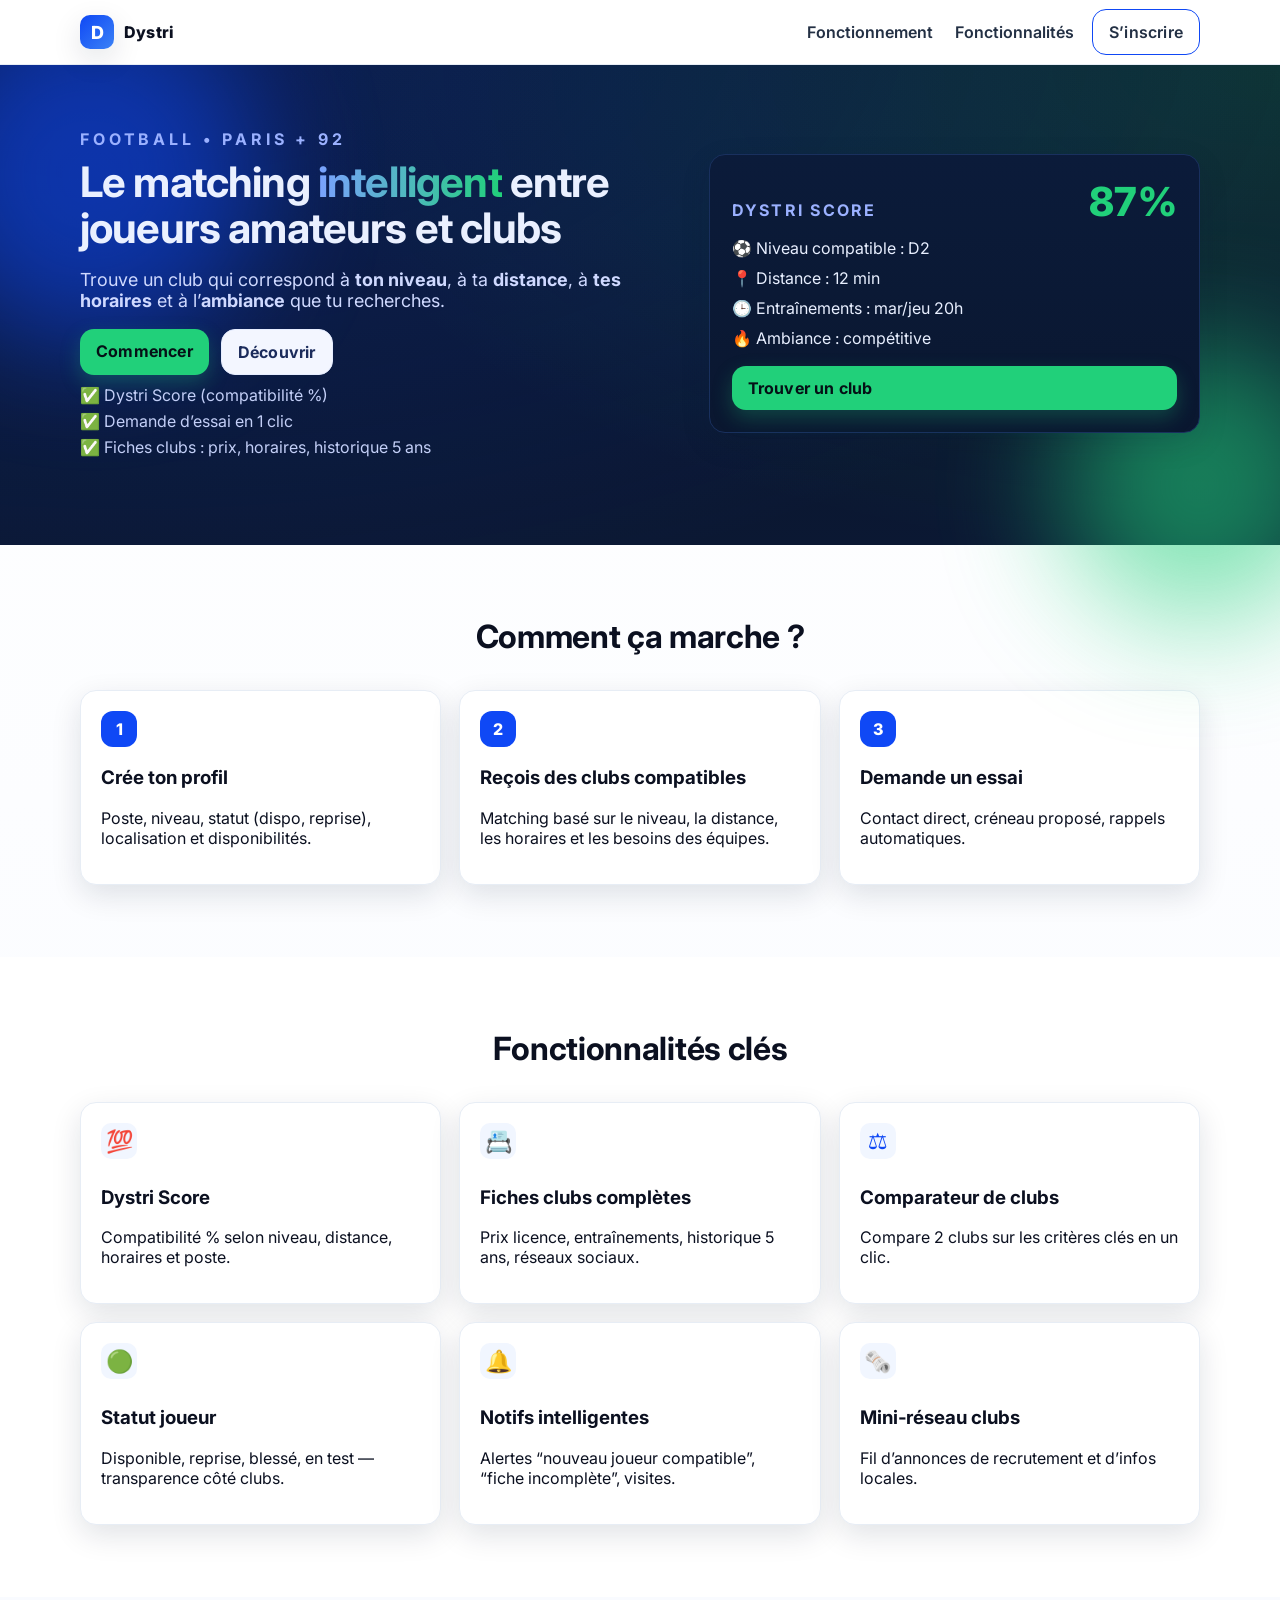
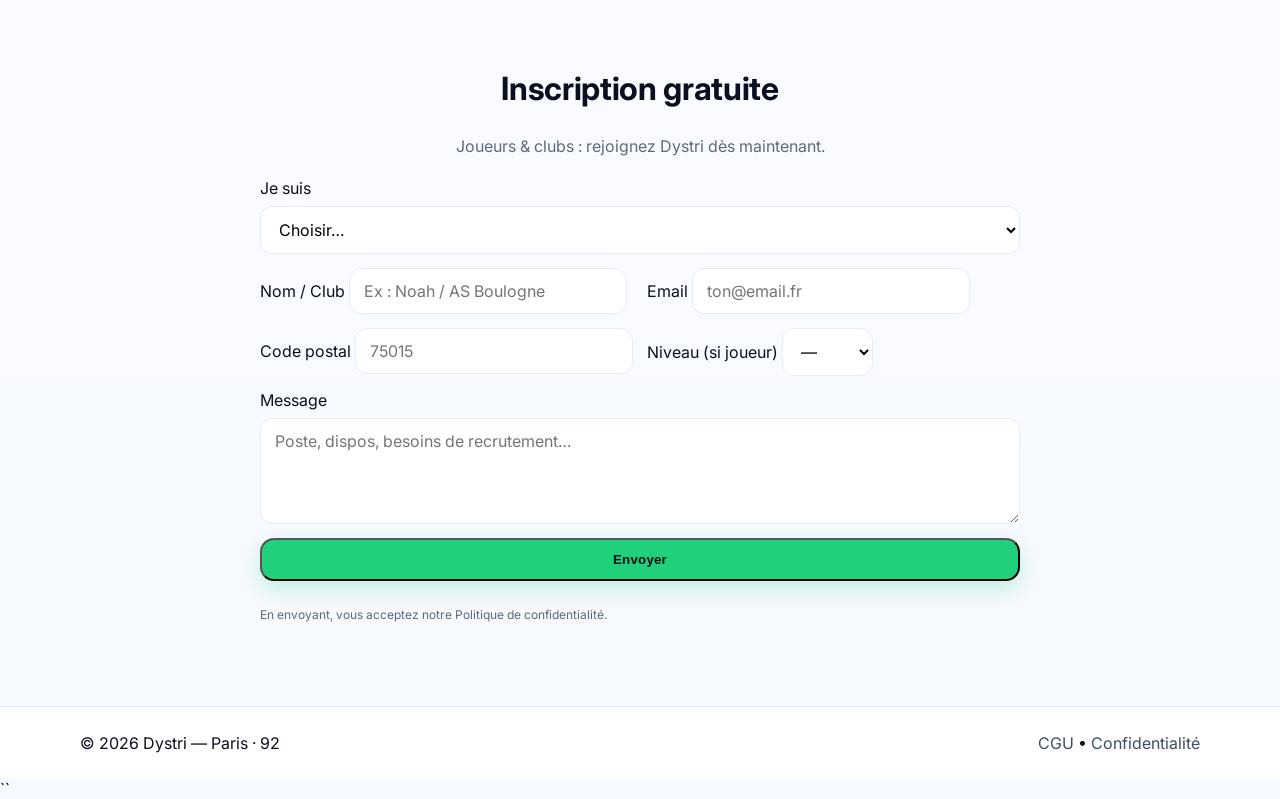
==== index.html @ e7bab5a8 "Update index.html with new content and structure" ====
<!doctype html>
<html lang="fr">
<head>
  <meta charset="utf-8" />
  <meta name="viewport" content="width=device-width, initial-scale=1" />
  <title>Dystri — Le matching intelligent entre joueurs amateurs et clubs</title>
  <meta name="description" content="Dystri aide les joueurs amateurs de football à trouver le club idéal près de chez eux : niveau, distance, horaires, ambiance, prix licence. Paris + 92.">
  <!-- Police + CSS -->
  <link rel="preconnect" href="https://fonts.googleapis.com" />
  <link rel="preconnect" href="https://fonts.gstatic.com" crossorigin />
  <link href="https://fonts.googleapis.com/css2?family=Inter:wght@400;500;600;700;800&display=swap" rel="stylesheet" />
  <link rel="stylesheet" href="styles.css" />
  <!-- Open Graph -->
  <meta property="og:title" content="Dystri — Trouve ton club de foot idéal">
  <meta property="og:description" content="Matching intelligent joueurs ↔ clubs. Niveau, distance, horaires, ambiance. Paris + 92.">
  <meta property="og:type" content="website">
  <meta property="og:image" content="https://dummyimage.com/1200x630/0F48F5/ffffff&text=Dystri">
</head>
<body>

  <!-- ===== Header ===== -->
  <header class="header">
    <div class="container header__inner">
      <a href="#" class="brand" aria-label="Accueil Dystri">
        <span class="brand__mark">D</span>
        <span class="brand__text">Dystri</span>
      </a>
      <nav class="nav" aria-label="Navigation principale">
        <a href="#how">Fonctionnement</a>
        <a href="#features">Fonctionnalités</a>
        <a class="btn btn--outline" href="#inscription">S’inscrire</a>
      </nav>
    </div>
  </header>

  <!-- ===== Hero ===== -->
  <section class="hero" aria-labelledby="title-hero">
    <div class="container hero__grid">
      <div class="hero__text">
        <p class="eyebrow">Football • Paris + 92</p>
        <h1 id="title-hero">
          Le matching <span class="grad">intelligent</span> entre joueurs amateurs et clubs
        </h1>
        <p class="lead">
          Trouve un club qui correspond à <strong>ton niveau</strong>, à ta <strong>distance</strong>,
          à <strong>tes horaires</strong> et à l’<strong>ambiance</strong> que tu recherches.
        </p>
        <div class="hero__cta">
          <a class="btn btn--primary" href="#inscription">Commencer</a>
          <a class="btn btn--ghost" href="#features">Découvrir</a>
        </div>
        <ul class="hero__ticks">
          <li>✅ Dystri Score (compatibilité %)</li>
          <li>✅ Demande d’essai en 1 clic</li>
          <li>✅ Fiches clubs : prix, horaires, historique 5 ans</li>
        </ul>
      </div>

      <aside class="hero__card" aria-label="Carte de compatibilité Dystri">
        <div class="kpi">
          <span class="kpi__label">Dystri Score</span>
          <span class="kpi__value">87%</span>
        </div>
        <ul class="card__list">
          <li><span>⚽</span> Niveau compatible : D2</li>
          <li><span>📍</span> Distance : 12 min</li>
          <li><span>🕒</span> Entraînements : mar/jeu 20h</li>
          <li><span>🔥</span> Ambiance : compétitive</li>
        </ul>
        <a class="btn btn--primary btn--full" href="#inscription">Trouver un club</a>
      </aside>
    </div>
    <div class="hero__blur hero__blur--1" aria-hidden="true"></div>
    <div class="hero__blur hero__blur--2" aria-hidden="true"></div>
  </section>

  <!-- ===== Comment ça marche ===== -->
  <section id="how" class="section" aria-labelledby="title-how">
    <div class="container">
      <h2 id="title-how" class="section__title">Comment ça marche&nbsp;?</h2>
      <div class="steps">
        <article class="card step">
          <div class="step__n">1</div>
          <h3>Crée ton profil</h3>
          <p>Poste, niveau, statut (dispo, reprise), localisation et disponibilités.</p>
        </article>
        <article class="card step">
          <div class="step__n">2</div>
          <h3>Reçois des clubs compatibles</h3>
          <p>Matching basé sur le niveau, la distance, les horaires et les besoins des équipes.</p>
        </article>
        <article class="card step">
          <div class="step__n">3</div>
          <h3>Demande un essai</h3>
          <p>Contact direct, créneau proposé, rappels automatiques.</p>
        </article>
      </div>
    </div>
  </section>

  <!-- ===== Fonctionnalités ===== -->
  <section id="features" class="section section--alt" aria-labelledby="title-features">
    <div class="container">
      <h2 id="title-features" class="section__title">Fonctionnalités clés</h2>
      <div class="features">
        <article class="card feature">
          <div class="icon">💯</div>
          <h3>Dystri Score</h3>
          <p>Compatibilité % selon niveau, distance, horaires et poste.</p>
        </article>
        <article class="card feature">
          <div class="icon">📇</div>
          <h3>Fiches clubs complètes</h3>
          <p>Prix licence, entraînements, historique 5 ans, réseaux sociaux.</p>
        </article>
        <article class="card feature">
          <div class="icon">⚖️</div>
          <h3>Comparateur de clubs</h3>
          <p>Compare 2 clubs sur les critères clés en un clic.</p>
        </article>
        <article class="card feature">
          <div class="icon">🟢</div>
          <h3>Statut joueur</h3>
          <p>Disponible, reprise, blessé, en test — transparence côté clubs.</p>
        </article>
        <article class="card feature">
          <div class="icon">🔔</div>
          <h3>Notifs intelligentes</h3>
          <p>Alertes “nouveau joueur compatible”, “fiche incomplète”, visites.</p>
        </article>
        <article class="card feature">
          <div class="icon">🗞️</div>
          <h3>Mini‑réseau clubs</h3>
          <p>Fil d’annonces de recrutement et d’infos locales.</p>
        </article>
      </div>
    </div>
  </section>

  <!-- ===== Inscription ===== -->
  <section id="inscription" class="section" aria-labelledby="title-inscription">
    <div class="container narrow">
      <h2 id="title-inscription" class="section__title">Inscription gratuite</h2>
      <p class="section__subtitle">Joueurs & clubs : rejoignez Dystri dès maintenant.</p>

      <!-- Remplace TON-EMAIL par ton email pour recevoir les soumissions -->
      <form class="form" action="https://formsubmit.co/TON-noah.desmaison@gmail.com" method="POST">
       <input type="hidden" name="_autoresponse" value="Merci pour ton inscription sur Dystri ! Nous revenons vite vers toi.">
        <input type="hidden" name="_captcha" value="false" />
        <div class="form__row">
          <label for="role">Je suis</label>
          <select id="role" name="role" required>
            <option value="">Choisir…</option>
            <option value="joueur">Joueur</option>
            <option value="club">Club</option>
          </select>
        </div>

        <div class="form__row two">
          <div>
            <label for="name">Nom / Club</label>
            <input id="name" name="name" type="text" required placeholder="Ex : Noah / AS Boulogne" />
          </div>
          <div>
            <label for="email">Email</label>
            <input id="email" name="email" type="email" required placeholder="ton@email.fr" />
          </div>
        </div>

        <div class="form__row two">
          <div>
            <label for="cp">Code postal</label>
            <input id="cp" name="cp" type="text" required placeholder="75015" />
          </div>
          <div>
            <label for="level">Niveau (si joueur)</label>
            <select id="level" name="level">
              <option value="">—</option>
              <option>D1</option><option>D2</option><option>D3</option><option>D4</option><option>Loisir</option>
            </select>
          </div>
        </div>

        <div class="form__row">
          <label for="message">Message</label>
          <textarea id="message" name="message" rows="4" placeholder="Poste, dispos, besoins de recrutement…"></textarea>
        </div>

        <button class="btn btn--primary btn--full" type="submit">Envoyer</button>
        <p class="form__mini">En envoyant, vous acceptez notre Politique de confidentialité.</p>
      </form>
    </div>
  </section>

  <!-- ===== Footer ===== -->
  <footer class="footer">
    <div class="container footer__inner">
      <p>© <span id="y"></span> Dystri — Paris · 92</p>
      <div class="footer__links">
        <a href="#" aria-disabled="true">CGU</a>
        <span>•</span>
        <a href="#" aria-disabled="true">Confidentialité</a>
      </div>
    </div>
  </footer>

  <script>
    document.getElementById('y').textContent = new Date().getFullYear();
  </script>
</body>
</html>
``
---- styles.css ----
/* ====== Thème ====== */
:root{
  --primary:#0F48F5;      /* bleu royal */
  --primary-2:#0A1A2F;    /* bleu nuit */
  --accent:#21D07A;       /* vert succès */
  --bg-grad-start:#0a1226;
  --bg-grad-end:#0b1833;
  --text:#0b1020;
  --muted:#5c6b7d;
  --card:#ffffff;
  --stroke:#e7edf5;
  --radius:16px;
  --shadow:0 10px 30px rgba(10,26,47,.12);
}

*{box-sizing:border-box}
html,body{margin:0;padding:0}
body{
  font-family:'Inter',system-ui,-apple-system,Segoe UI,Roboto,Arial,sans-serif;
  color:var(--text);
  background:linear-gradient(180deg,#ffffff 0%, #f6f9ff 100%);
}

/* ====== Layout ====== */
.container{width:92%;max-width:1120px;margin-inline:auto}
.narrow{max-width:760px}

/* ====== Header ====== */
.header{
  position:sticky; top:0; z-index:50;
  background:#fff; border-bottom:1px solid var(--stroke);
  backdrop-filter:saturate(140%) blur(6px);
}
.header__inner{display:flex;align-items:center;justify-content:space-between;height:64px}
.brand{display:flex;align-items:center;gap:10px;color:var(--text);text-decoration:none}
.brand__mark{
  width:34px;height:34px;border-radius:10px;
  display:grid;place-items:center;
  background:linear-gradient(135deg,var(--primary) 0%, #3b82f6 100%);
  color:#fff;font-weight:800;font-size:18px;box-shadow:var(--shadow)
}
.brand__text{font-weight:800;letter-spacing:.2px}
.nav a{color:#233044;text-decoration:none;margin-left:18px;font-weight:600}
.nav .btn{margin-left:14px}

/* ====== Buttons ====== */
.btn{display:inline-block;border-radius:14px;padding:12px 16px;font-weight:700;letter-spacing:.2px;text-decoration:none;transition:.2s}
.btn--primary{background:var(--accent);color:#051016;box-shadow:0 8px 20px rgba(33,208,122,.25)}
.btn--outline{border:1px solid var(--primary);color:var(--primary);background:transparent}
.btn--ghost{background:#f3f6ff;color:#1b2b5b;border:1px solid #e6edff}
.btn--full{display:block;width:100%}
.btn:hover{transform:translateY(-1px)}

/* ====== Hero ====== */
.hero{
  position:relative; isolation:isolate;
  background:radial-gradient(1200px 600px at 10% -10%, rgba(15,72,245,.25), transparent),
             radial-gradient(1000px 500px at 100% 0%, rgba(33,208,122,.18), transparent),
             linear-gradient(180deg,var(--bg-grad-start) 0%, var(--bg-grad-end) 100%);
  color:#eaf0ff; padding:64px 0 88px;
}
.hero__grid{display:grid;grid-template-columns:1.1fr .9fr;gap:28px;align-items:center}
.eyebrow{color:#9bb1ff;font-weight:700;letter-spacing:.24em;text-transform:uppercase;margin:0 0 10px}
h1{margin:0 0 12px;font-size:42px;line-height:1.1;letter-spacing:-.02em}
.grad{background:linear-gradient(90deg,#7aa2ff, #21d07a);-webkit-background-clip:text;background-clip:text;color:transparent}
.lead{color:#cfd9ff;font-size:18px;max-width:640px}
.hero__cta{display:flex;gap:12px;margin:18px 0 10px}
.hero__ticks{list-style:none;padding:0;margin:10px 0 0;color:#c3cff7;display:grid;gap:6px}
.hero__card{
  background:linear-gradient(180deg,#0b1b3a 0%, #0a1730 100%);
  border:1px solid #19305e; border-radius:var(--radius); padding:22px; box-shadow:var(--shadow)
}
.kpi{display:flex;align-items:baseline;justify-content:space-between;margin-bottom:8px}
.kpi__label{color:#9bb1ff;font-weight:700;text-transform:uppercase;letter-spacing:.14em}
.kpi__value{font-size:40px;font-weight:800;color:var(--accent)}
.card__list{list-style:none;padding:0;margin:12px 0 18px;display:grid;gap:10px;color:#e8efff}
.hero__blur{position:absolute;filter:blur(60px);opacity:.55;z-index:-1}
.hero__blur--1{width:340px;height:340px;background:#0F48F5;top:-60px;left:-80px;border-radius:50%}
.hero__blur--2{width:280px;height:280px;background:#21D07A;bottom:-80px;right:-60px;border-radius:50%}

/* ====== Sections ====== */
.section{padding:72px 0}
.section--alt{background:#fff}
.section__title{text-align:center;margin:0 0 34px;font-size:32px;letter-spacing:-.01em}
.section__subtitle{text-align:center;margin:-6px 0 22px;color:var(--muted)}

/* ====== Cards / Steps / Features ====== */
.card{
  background:var(--card);
  border:1px solid var(--stroke);
  border-radius:var(--radius);
  box-shadow:var(--shadow);
  padding:20px;
}
.steps{display:grid;grid-template-columns:repeat(3,1fr);gap:18px}
.step__n{
  width:36px;height:36px;border-radius:12px;display:grid;place-items:center;
  background:var(--primary);color:#fff;font-weight:800;margin-bottom:8px
}
.features{display:grid;grid-template-columns:repeat(3,1fr);gap:18px}
.feature .icon{font-size:22px;display:inline-grid;width:36px;height:36px;place-items:center;border-radius:10px;background:#f1f6ff;color:#0F48F5;margin-bottom:8px}

/* ====== Form ====== */
.form{display:grid;gap:14px}
.form__row{display:flex;flex-direction:column;gap:8px}
.form__row.two{display:grid;grid-template-columns:1fr 1fr;gap:14px}
input,select,textarea{
  border:1px solid var(--stroke);border-radius:12px;padding:12px 14px;font:inherit;background:#fff
}
input:focus,select:focus,textarea:focus{outline:2px solid #cfe0ff}
.form__mini{color:var(--muted);font-size:12px}

/* ====== Footer ====== */
.footer{border-top:1px solid var(--stroke);background:#fff}
.footer__inner{display:flex;align-items:center;justify-content:space-between;height:72px}
.footer__links a{color:#3a4d6b;text-decoration:none}

/* ====== Responsive ====== */
@media (max-width:980px){
  .hero__grid{grid-template-columns:1fr}
  .hero__card{order:-1;margin-bottom:18px}
  h1{font-size:36px}
  .steps,.features{grid-template-columns:1fr 1fr}
}
@media (max-width:640px){
  .nav{display:none}
  h1{font-size:30px}
  .steps,.features{grid-template-columns:1fr}
  .form__row.two{grid-template-columns:1fr}
}
``
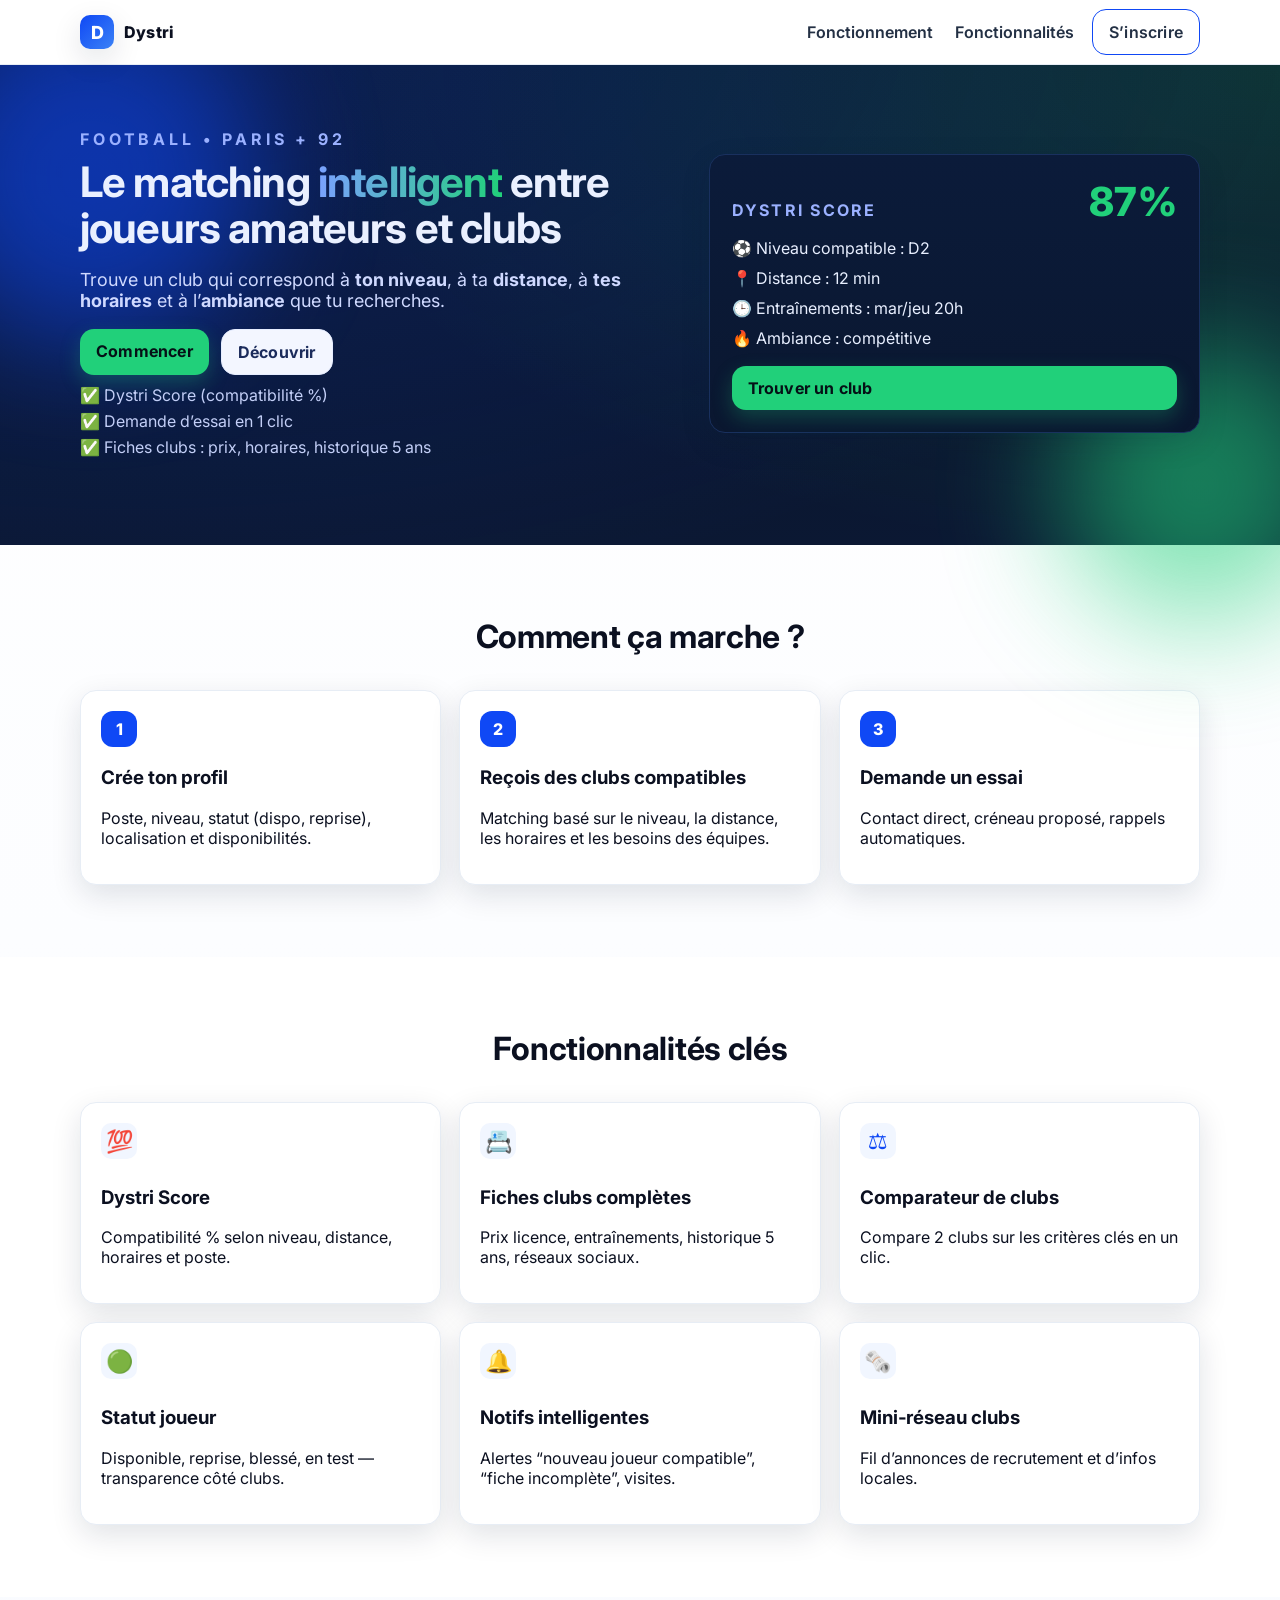
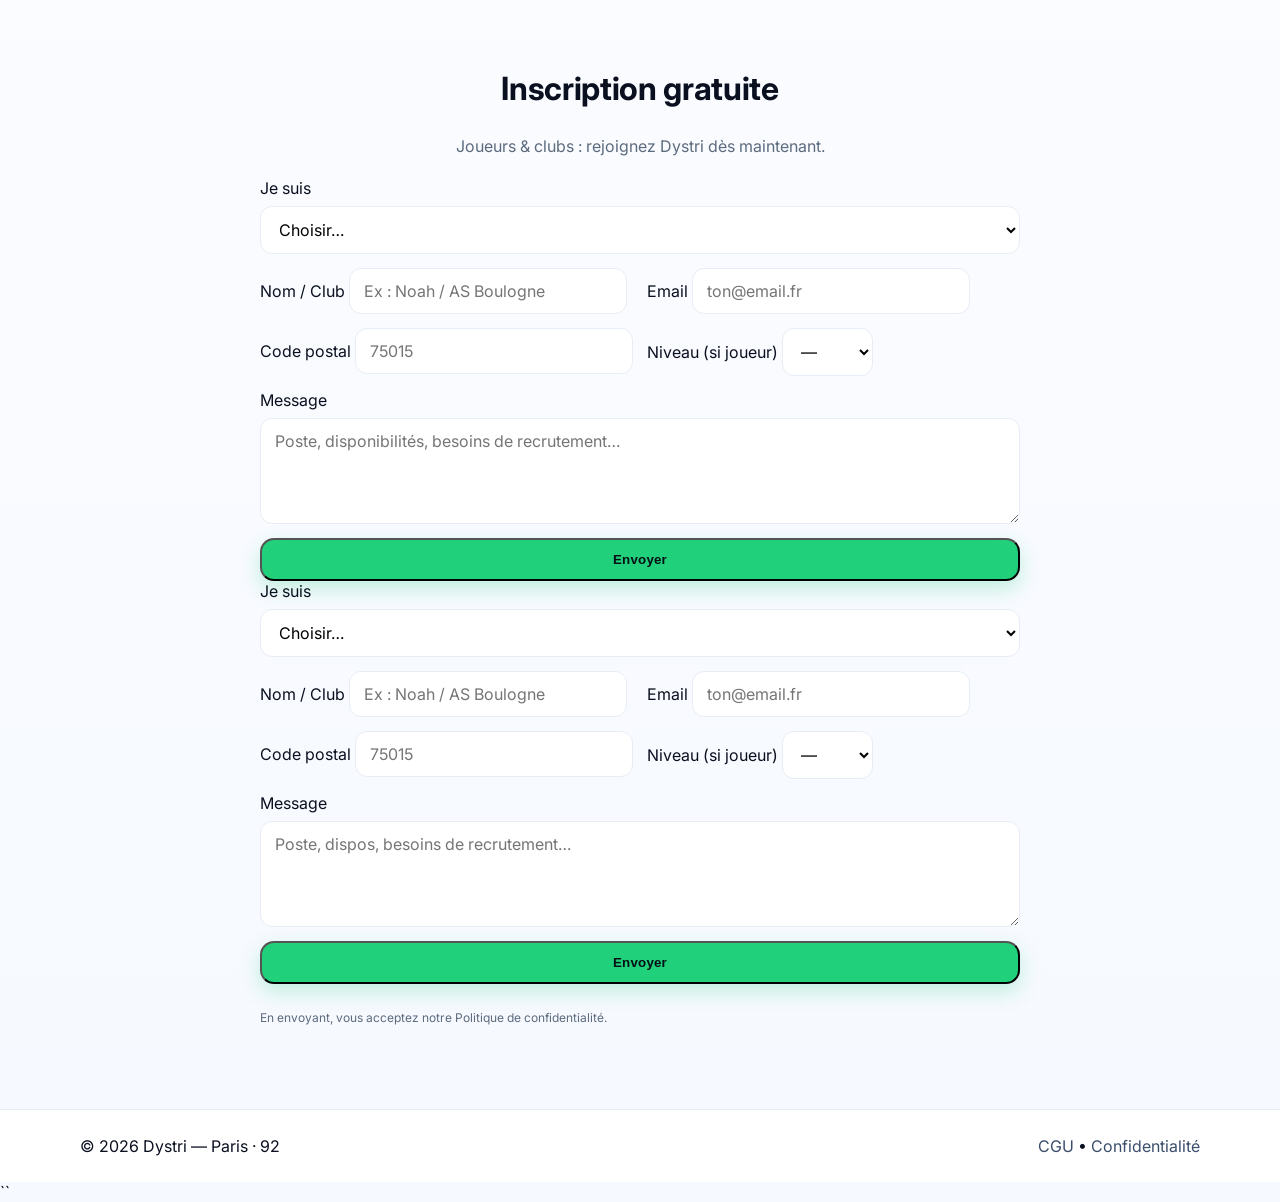
==== commit 0945b10a: "Update index.html" ====
--- a/index.html
+++ b/index.html
@@ -143,9 +143,73 @@
     <div class="container narrow">
       <h2 id="title-inscription" class="section__title">Inscription gratuite</h2>
       <p class="section__subtitle">Joueurs & clubs : rejoignez Dystri dès maintenant.</p>
+      
+<form class="form" action="https://formsubmit.co/TON-EMAIL" method="POST">
+
+  <!-- 🔥 Email automatique envoyé au joueur -->
+  <input type="hidden" name="_autoresponse" 
+         value="Merci pour ton inscription sur Dystri ! Nous revenons très vite vers toi.">
+
+  <!-- 🔥 Enregistrer automatiquement dans Google Sheets -->
+  <input type="hidden" name="_google" value="true">
+
+  <!-- Désactiver le captcha -->
+  <input type="hidden" name="_captcha" value="false">
+
+  <!-- Champs -->
+  <div class="form__row">
+    <label for="role">Je suis</label>
+    <select id="role" name="role" required>
+      <option value="">Choisir…</option>
+      <option value="joueur">Joueur</option>
+      <option value="club">Club</option>
+    </select>
+  </div>
+
+  <div class="form__row two">
+    <div>
+      <label for="name">Nom / Club</label>
+      <input id="name" name="name" type="text" required placeholder="Ex : Noah / AS Boulogne">
+    </div>
+    <div>
+      <label for="email">Email</label>
+      <input id="email" name="email" type="email" required placeholder="ton@email.fr">
+    </div>
+  </div>
+
+  <div class="form__row two">
+    <div>
+      <label for="cp">Code postal</label>
+      <input id="cp" name="cp" type="text" required placeholder="75015">
+    </div>
+    <div>
+      <label for="level">Niveau (si joueur)</label>
+      <select id="level" name="level">
+        <option value="">—</option>
+        <option>D1</option>
+        <option>D2</option>
+        <option>D3</option>
+        <option>D4</option>
+        <option>Loisir</option>
+      </select>
+    </div>
+  </div>
+
+  <div class="form__row">
+    <label for="message">Message</label>
+    <textarea id="message" 
+              name="message" 
+              rows="4" 
+              placeholder="Poste, disponibilités, besoins de recrutement…"></textarea>
+  </div>
+
+  <button class="btn btn--primary btn--full" type="submit">Envoyer</button>
+
+</form>
+
 
       <!-- Remplace TON-EMAIL par ton email pour recevoir les soumissions -->
-      <form class="form" action="https://formsubmit.co/TON-noah.desmaison@gmail.com" method="POST">
+      <form class="form" action="https://formsubmit.co/noah.desmaison@gmail.com" method="POST">
        <input type="hidden" name="_autoresponse" value="Merci pour ton inscription sur Dystri ! Nous revenons vite vers toi.">
         <input type="hidden" name="_captcha" value="false" />
         <div class="form__row">
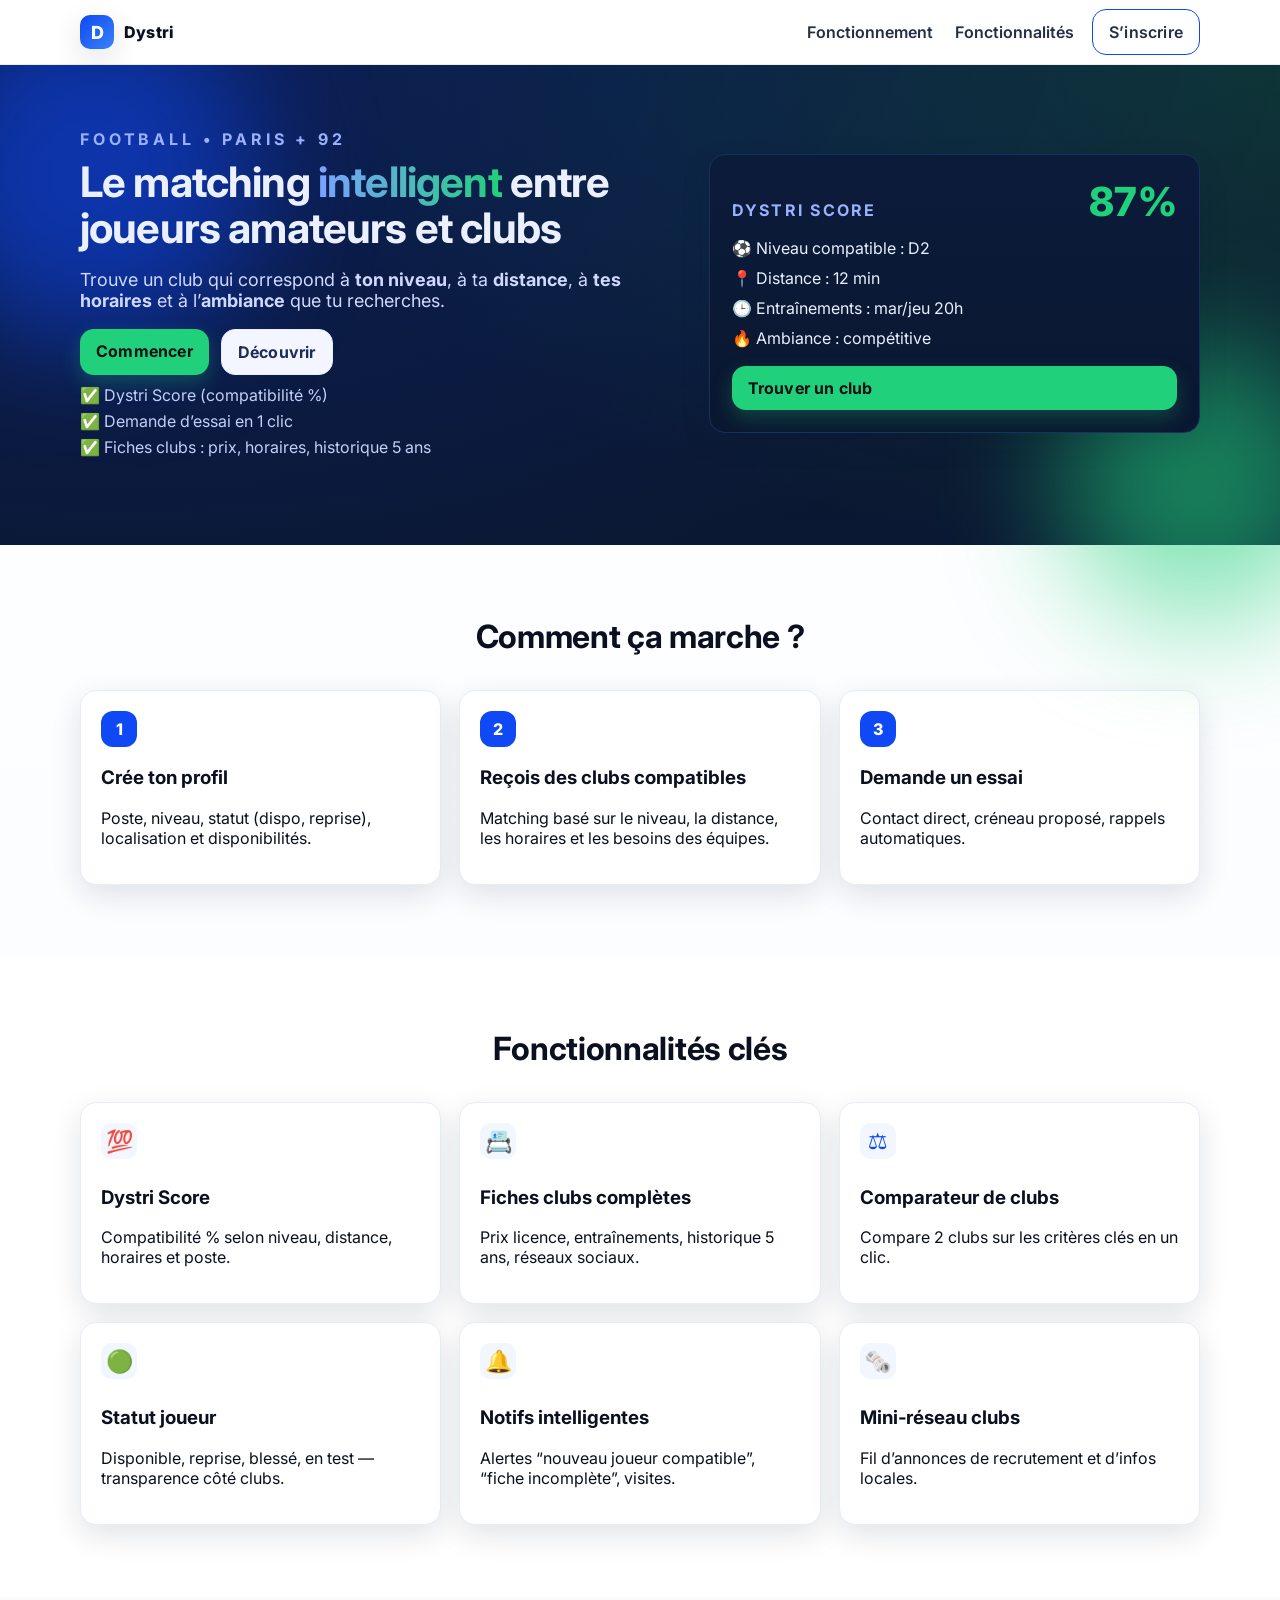
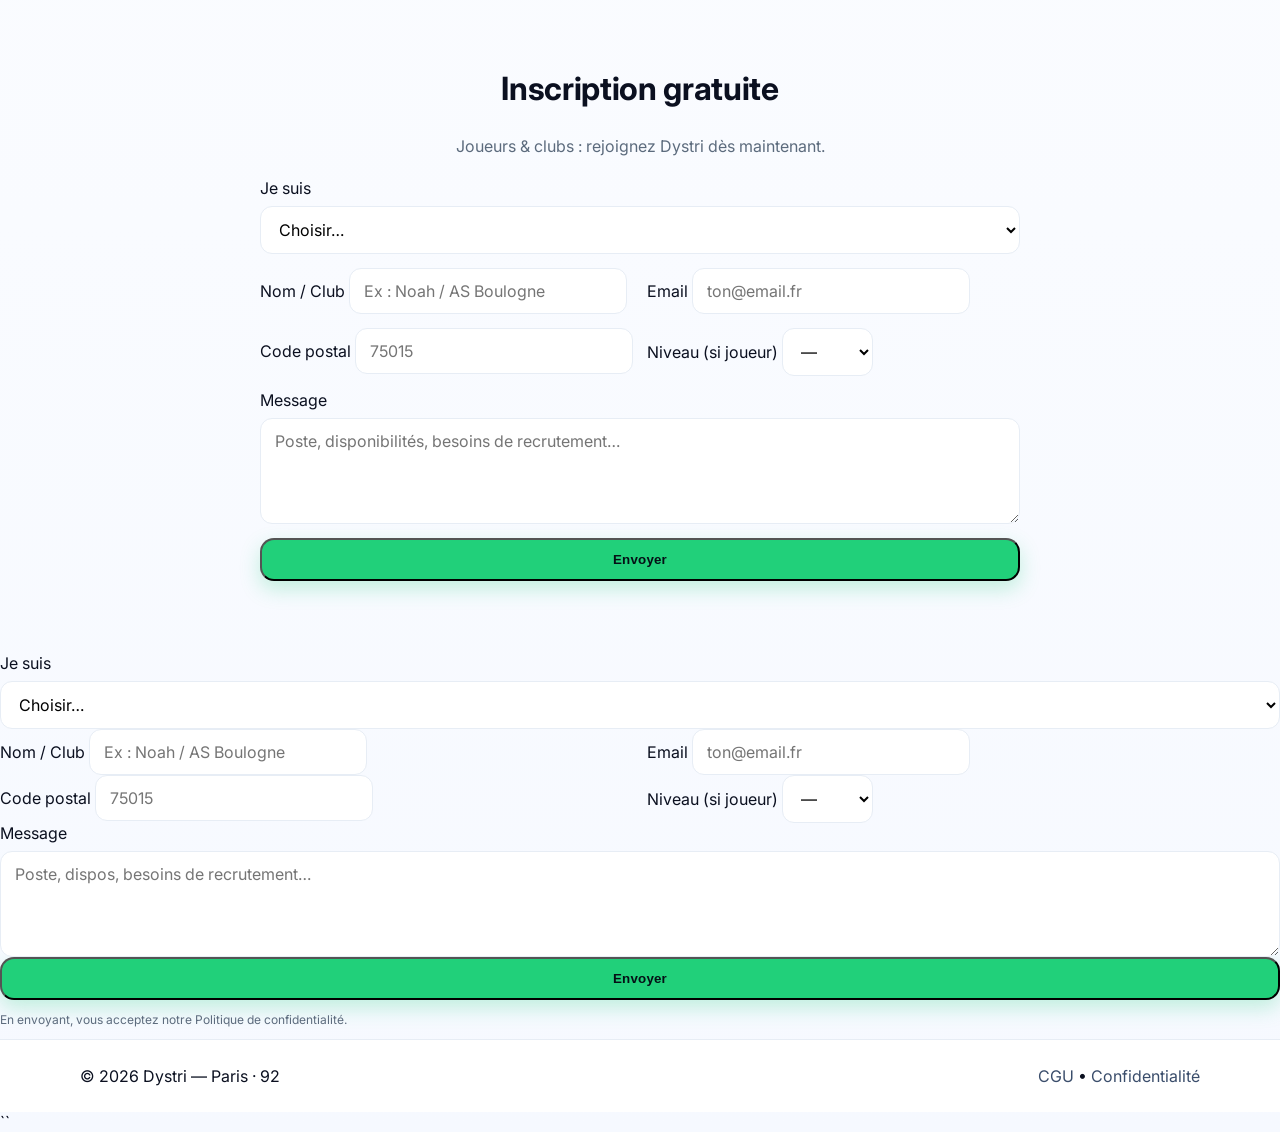
==== commit 42a24641: "Update index.html" ====
--- a/index.html
+++ b/index.html
@@ -138,19 +138,20 @@
     </div>
   </section>
 
-  <!-- ===== Inscription ===== -->
-  <section id="inscription" class="section" aria-labelledby="title-inscription">
-    <div class="container narrow">
-      <h2 id="title-inscription" class="section__title">Inscription gratuite</h2>
-      <p class="section__subtitle">Joueurs & clubs : rejoignez Dystri dès maintenant.</p>
-      
+  
+<!-- ===== Inscription ===== -->
+<section id="inscription" class="section" aria-labelledby="title-inscription">
+  <div class="container narrow">
+    <h2 id="title-inscription" class="section__title">Inscription gratuite</h2>
+    <p class="section__subtitle">Joueurs & clubs : rejoignez Dystri dès maintenant.</p>
+
 <form class="form" action="https://formsubmit.co/TON-EMAIL" method="POST">
 
-  <!-- 🔥 Email automatique envoyé au joueur -->
+  <!-- Email automatique envoyé au joueur -->
   <input type="hidden" name="_autoresponse" 
          value="Merci pour ton inscription sur Dystri ! Nous revenons très vite vers toi.">
 
-  <!-- 🔥 Enregistrer automatiquement dans Google Sheets -->
+  <!-- Enregistrer automatiquement dans Google Sheets -->
   <input type="hidden" name="_google" value="true">
 
   <!-- Désactiver le captcha -->
@@ -186,30 +187,26 @@
       <label for="level">Niveau (si joueur)</label>
       <select id="level" name="level">
         <option value="">—</option>
-        <option>D1</option>
-        <option>D2</option>
-        <option>D3</option>
-        <option>D4</option>
-        <option>Loisir</option>
+        <option>D1</option><option>D2</option><option>D3</option><option>D4</option><option>Loisir</option>
       </select>
     </div>
   </div>
 
   <div class="form__row">
     <label for="message">Message</label>
-    <textarea id="message" 
-              name="message" 
-              rows="4" 
-              placeholder="Poste, disponibilités, besoins de recrutement…"></textarea>
+    <textarea id="message" name="message" rows="4" placeholder="Poste, disponibilités, besoins de recrutement…"></textarea>
   </div>
 
   <button class="btn btn--primary btn--full" type="submit">Envoyer</button>
 
 </form>
 
+  </div>
+</section>
+
+
 
       <!-- Remplace TON-EMAIL par ton email pour recevoir les soumissions -->
-      <form class="form" action="https://formsubmit.co/noah.desmaison@gmail.com" method="POST">
        <input type="hidden" name="_autoresponse" value="Merci pour ton inscription sur Dystri ! Nous revenons vite vers toi.">
         <input type="hidden" name="_captcha" value="false" />
         <div class="form__row">
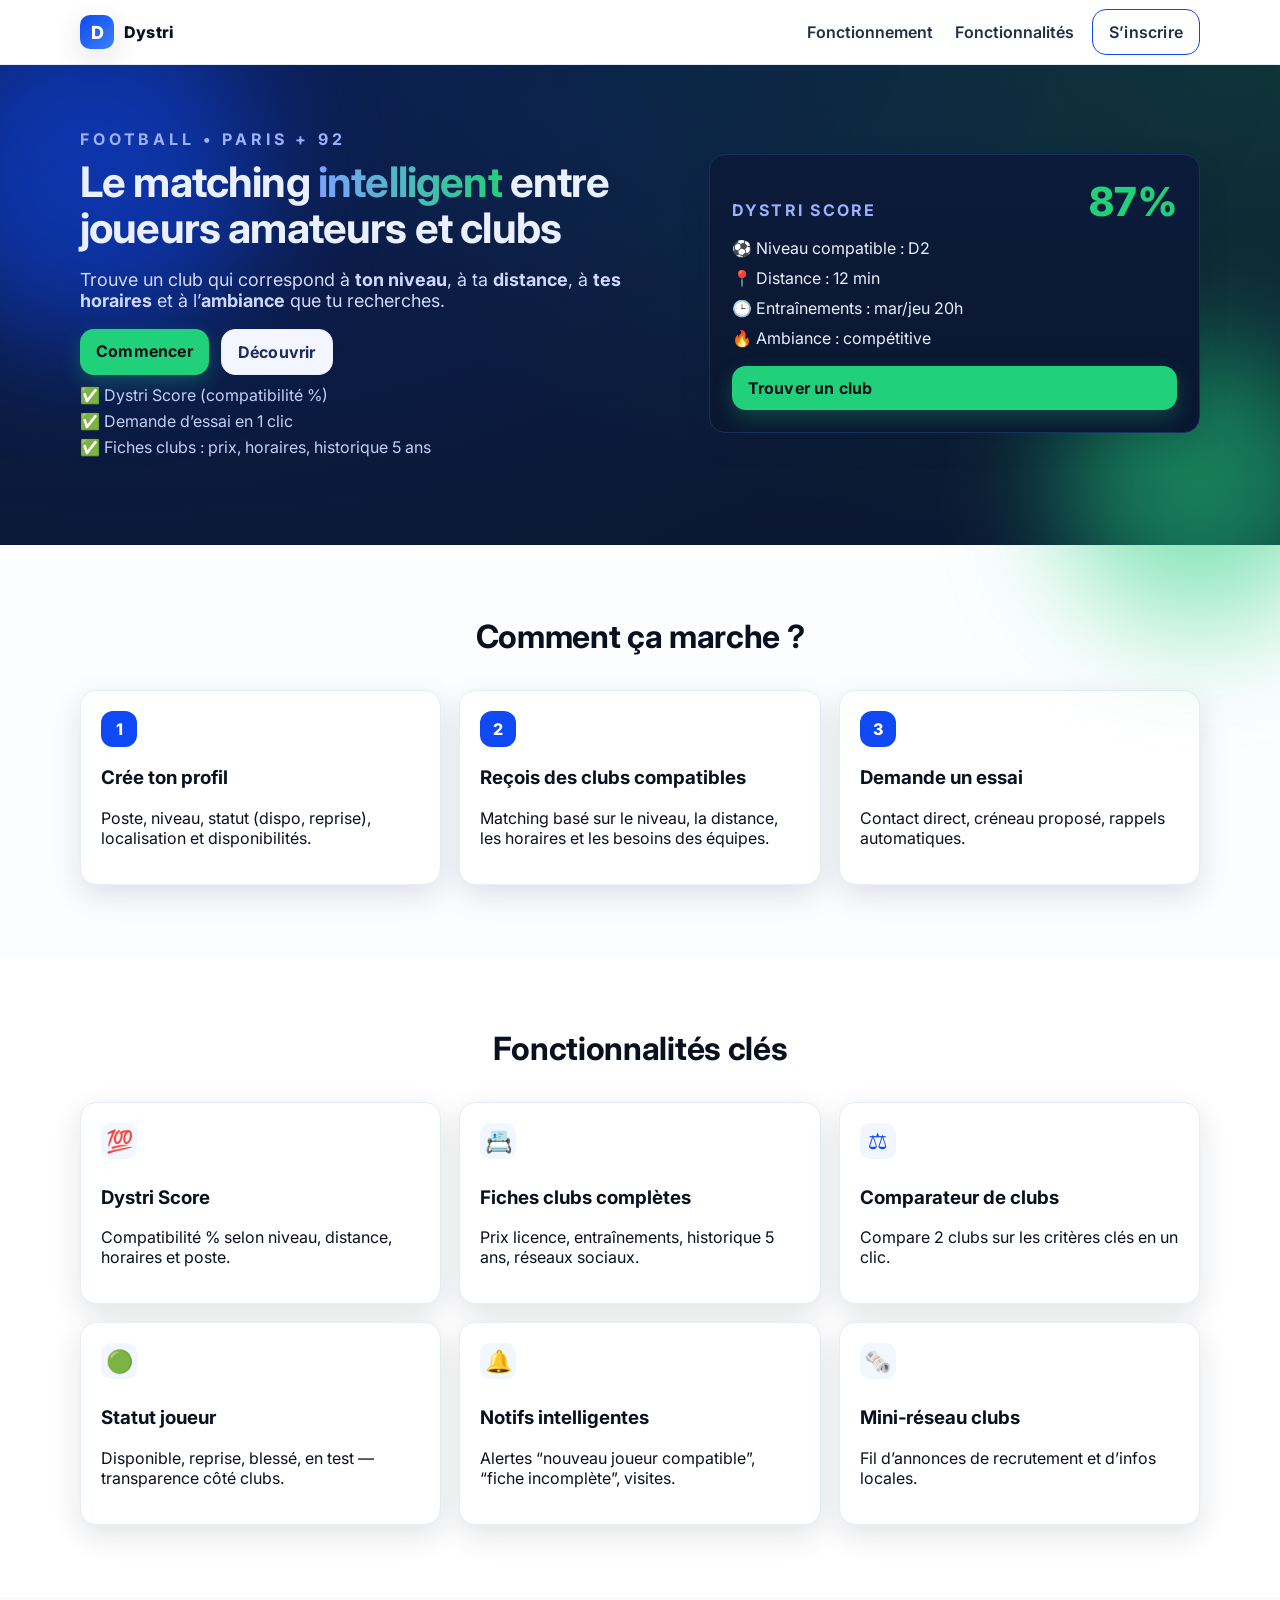
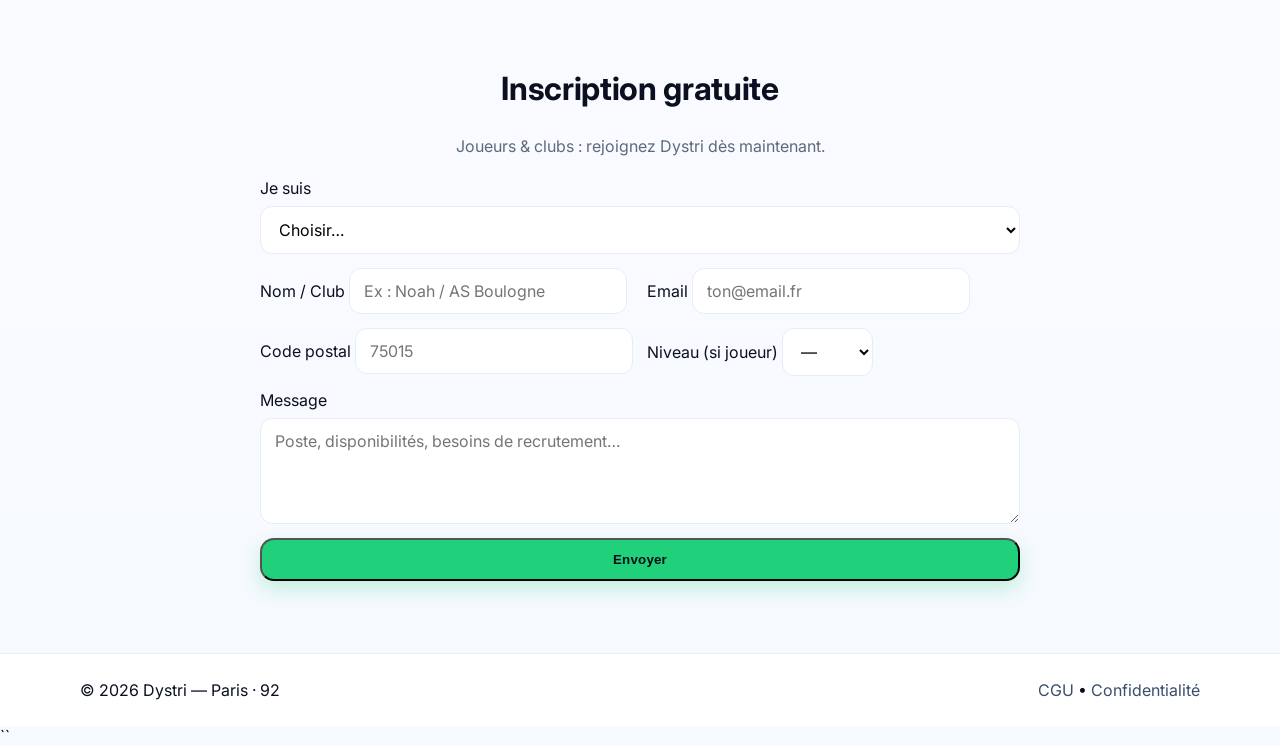
==== commit 3d74d236: "Refactor index.html structure and content" ====
--- a/index.html
+++ b/index.html
@@ -140,6 +140,7 @@
 
   
 <!-- ===== Inscription ===== -->
+
 <section id="inscription" class="section" aria-labelledby="title-inscription">
   <div class="container narrow">
     <h2 id="title-inscription" class="section__title">Inscription gratuite</h2>
@@ -205,55 +206,6 @@
 </section>
 
 
-
-      <!-- Remplace TON-EMAIL par ton email pour recevoir les soumissions -->
-       <input type="hidden" name="_autoresponse" value="Merci pour ton inscription sur Dystri ! Nous revenons vite vers toi.">
-        <input type="hidden" name="_captcha" value="false" />
-        <div class="form__row">
-          <label for="role">Je suis</label>
-          <select id="role" name="role" required>
-            <option value="">Choisir…</option>
-            <option value="joueur">Joueur</option>
-            <option value="club">Club</option>
-          </select>
-        </div>
-
-        <div class="form__row two">
-          <div>
-            <label for="name">Nom / Club</label>
-            <input id="name" name="name" type="text" required placeholder="Ex : Noah / AS Boulogne" />
-          </div>
-          <div>
-            <label for="email">Email</label>
-            <input id="email" name="email" type="email" required placeholder="ton@email.fr" />
-          </div>
-        </div>
-
-        <div class="form__row two">
-          <div>
-            <label for="cp">Code postal</label>
-            <input id="cp" name="cp" type="text" required placeholder="75015" />
-          </div>
-          <div>
-            <label for="level">Niveau (si joueur)</label>
-            <select id="level" name="level">
-              <option value="">—</option>
-              <option>D1</option><option>D2</option><option>D3</option><option>D4</option><option>Loisir</option>
-            </select>
-          </div>
-        </div>
-
-        <div class="form__row">
-          <label for="message">Message</label>
-          <textarea id="message" name="message" rows="4" placeholder="Poste, dispos, besoins de recrutement…"></textarea>
-        </div>
-
-        <button class="btn btn--primary btn--full" type="submit">Envoyer</button>
-        <p class="form__mini">En envoyant, vous acceptez notre Politique de confidentialité.</p>
-      </form>
-    </div>
-  </section>
-
   <!-- ===== Footer ===== -->
   <footer class="footer">
     <div class="container footer__inner">
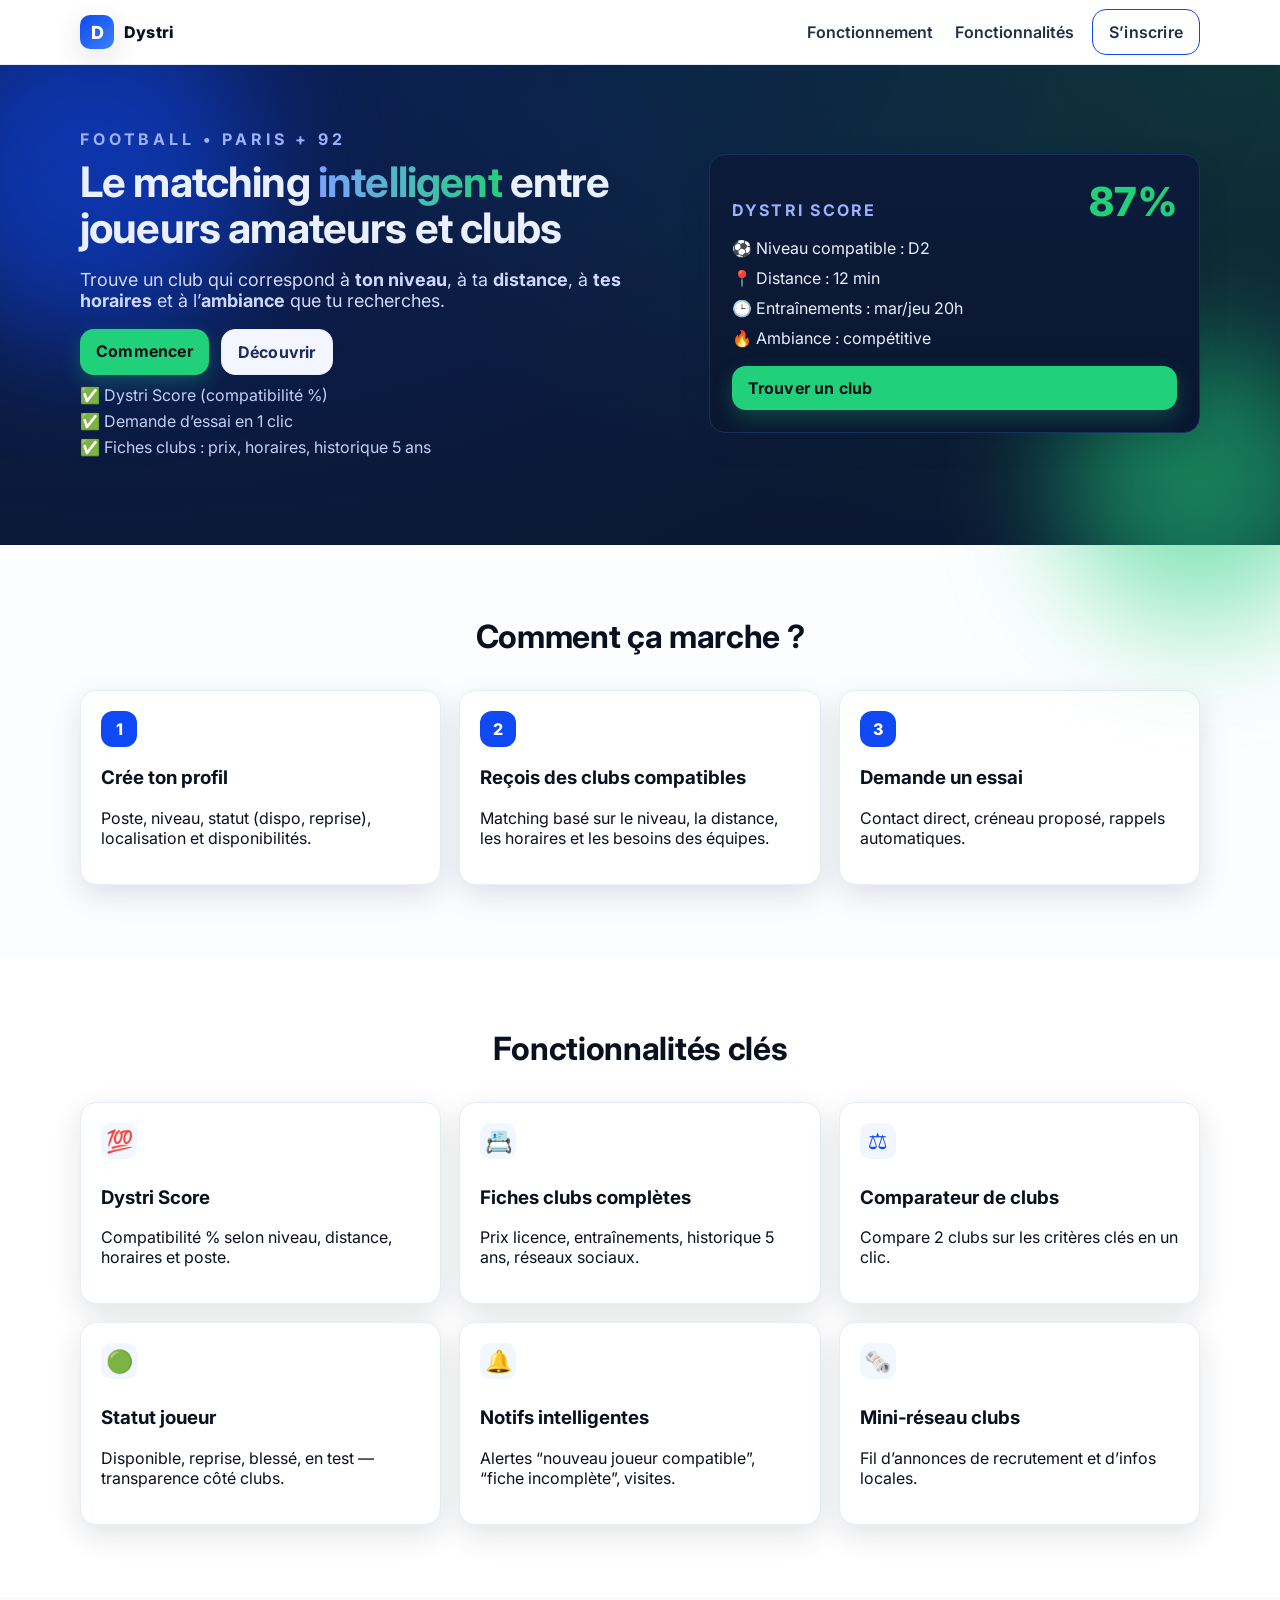
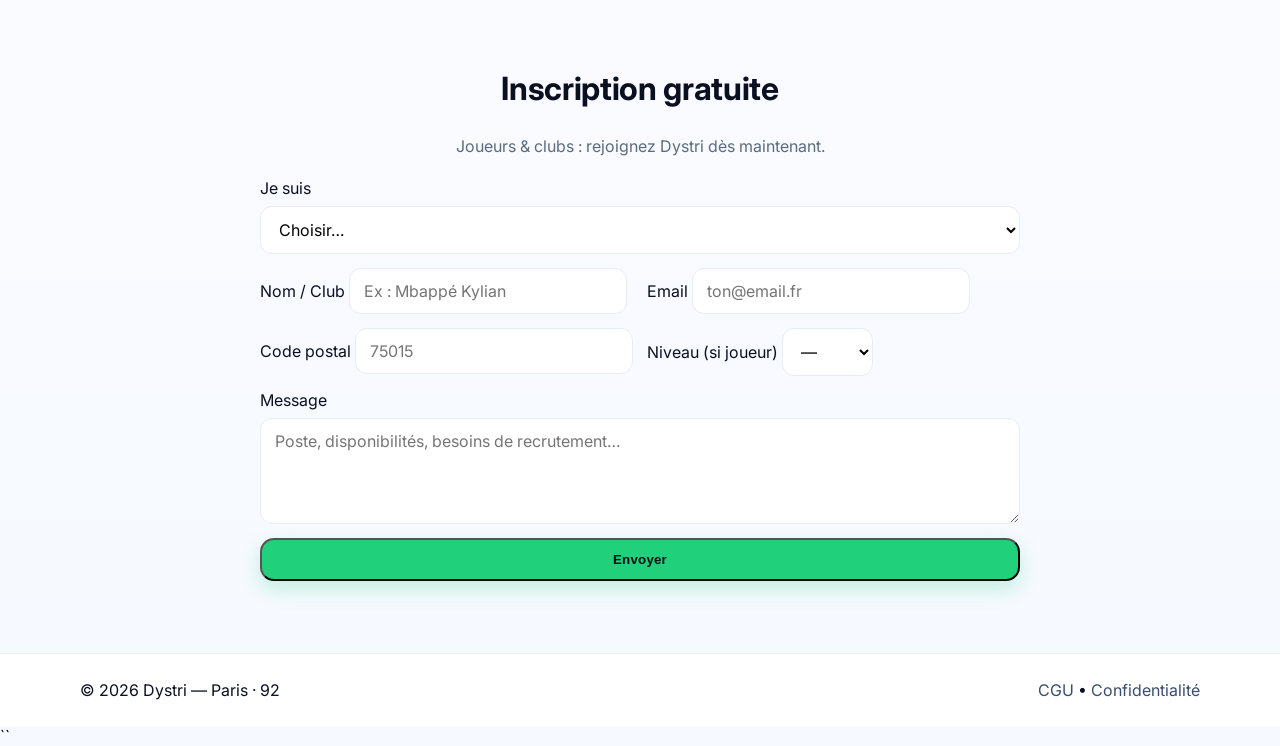
==== commit 9fb4c0cf: "Update index.html" ====
--- a/index.html
+++ b/index.html
@@ -146,7 +146,7 @@
     <h2 id="title-inscription" class="section__title">Inscription gratuite</h2>
     <p class="section__subtitle">Joueurs & clubs : rejoignez Dystri dès maintenant.</p>
 
-<form class="form" action="https://formsubmit.co/TON-EMAIL" method="POST">
+<form class="form" action="https://formsubmit.co/dystri.app@gmail.com" method="POST">
 
   <!-- Email automatique envoyé au joueur -->
   <input type="hidden" name="_autoresponse" 
@@ -171,7 +171,7 @@
   <div class="form__row two">
     <div>
       <label for="name">Nom / Club</label>
-      <input id="name" name="name" type="text" required placeholder="Ex : Noah / AS Boulogne">
+      <input id="name" name="name" type="text" required placeholder="Ex : Mbappé Kylian ">
     </div>
     <div>
       <label for="email">Email</label>
@@ -204,7 +204,6 @@
 
   </div>
 </section>
-
 
   <!-- ===== Footer ===== -->
   <footer class="footer">
